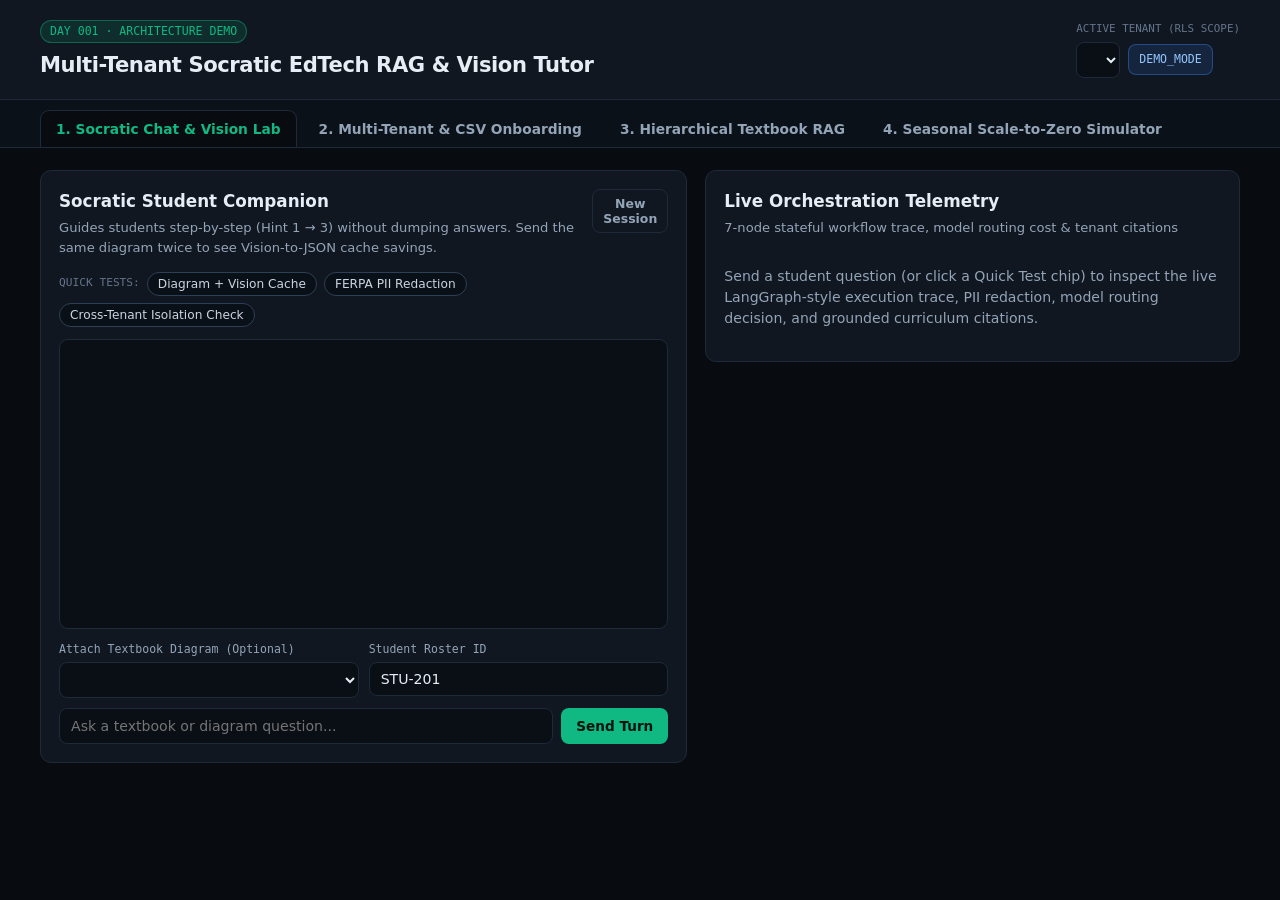
==== projects/day-001-socratic-multitenant-edtech-rag/src/web/index.html @ cb8c228f "feat(day-001): add multi-tenant Socratic EdTech RAG & vision-routing tutor" ====
<!doctype html>
<html lang="en">
<head>
  <meta charset="utf-8" />
  <meta name="viewport" content="width=device-width, initial-scale=1" />
  <title>Multi-Tenant Socratic EdTech RAG &amp; Vision-Routing Console</title>
  <link rel="stylesheet" href="styles.css" />
</head>
<body>
  <header class="topbar">
    <div class="wrap topbar-inner">
      <div class="brand">
        <span class="tag mono">DAY 001 · ARCHITECTURE DEMO</span>
        <h1>Multi-Tenant Socratic EdTech RAG &amp; Vision Tutor</h1>
      </div>
      <div class="tenant-switcher">
        <label for="school-select" class="mono">ACTIVE TENANT (RLS SCOPE)</label>
        <div class="switcher-row">
          <select id="school-select"></select>
          <span id="mode-pill" class="mode-pill mono">DEMO_MODE</span>
        </div>
      </div>
    </div>
  </header>

  <nav class="tabs-bar">
    <div class="wrap tabs-inner">
      <button class="tab-btn active" data-tab="tutor">1. Socratic Chat &amp; Vision Lab</button>
      <button class="tab-btn" data-tab="onboarding">2. Multi-Tenant &amp; CSV Onboarding</button>
      <button class="tab-btn" data-tab="rag">3. Hierarchical Textbook RAG</button>
      <button class="tab-btn" data-tab="cost">4. Seasonal Scale-to-Zero Simulator</button>
    </div>
  </nav>

  <main class="wrap main-grid">
    <!-- TAB 1: SOCRATIC CHAT & VISION LAB -->
    <section id="tab-tutor" class="tab-panel active">
      <div class="two-col">
        <div class="card chat-card">
          <div class="card-head">
            <div>
              <h2>Socratic Student Companion</h2>
              <p class="sub">Guides students step-by-step (Hint 1 → 3) without dumping answers. Send the same diagram twice to see Vision-to-JSON cache savings.</p>
            </div>
            <button id="new-session-btn" class="btn btn-ghost btn-sm" type="button">New Session</button>
          </div>

          <div class="presets-row">
            <span class="mono preset-label">QUICK TESTS:</span>
            <button id="preset-diagram" class="chip" type="button">Diagram + Vision Cache</button>
            <button id="preset-pii" class="chip" type="button">FERPA PII Redaction</button>
            <button id="preset-isolation" class="chip" type="button">Cross-Tenant Isolation Check</button>
          </div>

          <div id="chat-log" class="chat-log"></div>

          <form id="chat-form" class="chat-form">
            <div class="form-row">
              <label class="field-sm">
                <span class="mono">Attach Textbook Diagram (Optional)</span>
                <select id="diagram-select"></select>
              </label>
              <label class="field-sm">
                <span class="mono">Student Roster ID</span>
                <input id="student-ref-input" type="text" value="STU-201" />
              </label>
            </div>
            <div class="compose-row">
              <input id="query-input" type="text" placeholder="Ask a textbook or diagram question..." required />
              <button class="btn btn-primary" type="submit">Send Turn</button>
            </div>
          </form>
        </div>

        <aside class="card telemetry-card">
          <div class="card-head">
            <div>
              <h2>Live Orchestration Telemetry</h2>
              <p class="sub">7-node stateful workflow trace, model routing cost &amp; tenant citations</p>
            </div>
          </div>
          <div id="telemetry-panel" class="telemetry-body">
            <p class="muted">Send a student question (or click a Quick Test chip) to inspect the live LangGraph-style execution trace, PII redaction, model routing decision, and grounded curriculum citations.</p>
          </div>
        </aside>
      </div>
    </section>

    <!-- TAB 2: MULTI-TENANT & CSV ONBOARDING -->
    <section id="tab-onboarding" class="tab-panel">
      <div class="two-col">
        <div class="card">
          <div class="card-head">
            <div>
              <h2>School Roster (Strict Tenant Scope)</h2>
              <p class="sub">Only teachers and students belonging to the active school tenant are visible.</p>
            </div>
            <span id="roster-count" class="badge mono">0 users</span>
          </div>
          <div class="table-wrap">
            <table>
              <thead>
                <tr><th>ID</th><th>Role</th><th>Grade / Class</th><th>Name</th><th>Email</th></tr>
              </thead>
              <tbody id="roster-tbody"></tbody>
            </table>
          </div>

          <h3 class="subhead">Bulk CSV Upload (Teachers &amp; Students)</h3>
          <textarea id="csv-input" rows="5" class="mono code-area">external_id,role,grade_level,class_section,display_name,email
STU-901,student,Grade 10,10-A Physics,Zara Malik,z.malik@oakridge.example.edu
TCH-902,teacher,Grade 10,10-A Physics,Prof. Kenji Sato,k.sato@oakridge.example.edu</textarea>
          <div class="action-row">
            <button id="import-csv-btn" class="btn btn-primary" type="button">Import CSV Into Active School</button>
            <span id="csv-status" class="mono muted"></span>
          </div>
        </div>

        <div class="card">
          <div class="card-head">
            <div>
              <h2>Onboard New School Tenant</h2>
              <p class="sub">Shared schema + PostgreSQL Row-Level Security (RLS) handles 50+ schools with zero per-tenant DevOps overhead.</p>
            </div>
          </div>
          <form id="school-form" class="stack-form">
            <label>
              <span class="mono">School Tenant ID</span>
              <input id="new-school-id" type="text" placeholder="sch_horizon" required />
            </label>
            <label>
              <span class="mono">School Name</span>
              <input id="new-school-name" type="text" placeholder="Horizon Academy" required />
            </label>
            <label>
              <span class="mono">Curriculum Standard</span>
              <input id="new-school-curr" type="text" placeholder="IB Diploma / Common Core" required />
            </label>
            <button class="btn btn-secondary" type="submit">Create Isolated School Tenant</button>
            <span id="school-status" class="mono muted"></span>
          </form>

          <h3 class="subhead">Production PostgreSQL + pgvector RLS Policy</h3>
          <pre id="rls-sql-box" class="sql-box mono">Loading schema/postgres_rls.sql...</pre>
        </div>
      </div>
    </section>

    <!-- TAB 3: HIERARCHICAL TEXTBOOK RAG -->
    <section id="tab-rag" class="tab-panel">
      <div class="two-col">
        <div class="card">
          <div class="card-head">
            <div>
              <h2>Parsed Hierarchical Curriculum Chunks</h2>
              <p class="sub">Tables, LaTeX equations, and diagrams stay atomic with Book → Chapter → Section → Page breadcrumbs.</p>
            </div>
            <span id="chunk-count" class="badge mono">0 chunks</span>
          </div>
          <div id="chunks-list" class="chunks-list"></div>
        </div>

        <div class="card">
          <div class="card-head">
            <div>
              <h2>Ingest Textbook Chapter (Active School Only)</h2>
              <p class="sub">Supports headings (<code>#</code>, <code>##</code>), <code>[page: N]</code>, LaTeX <code>$$...$$</code>, Markdown tables, and <code>[diagram: ...]</code>.</p>
            </div>
          </div>
          <form id="ingest-form" class="stack-form">
            <div class="form-row">
              <label>
                <span class="mono">Textbook Title</span>
                <input id="book-title" type="text" value="AP Chemistry — Grade 11" required />
              </label>
              <label>
                <span class="mono">Subject</span>
                <input id="book-subject" type="text" value="Chemistry" required />
              </label>
            </div>
            <label>
              <span class="mono">Grade Level</span>
              <input id="book-grade" type="text" value="Grade 11" required />
            </label>
            <label>
              <span class="mono">Structured Chapter Content</span>
              <textarea id="book-content" rows="10" class="mono code-area"># Chapter 6: Ideal Gas Law
[page: 184]

## Section 6.1: Pressure, Volume &amp; Temperature
For an ideal gas at low pressure and moderate temperature, pressure P multiplied by volume V scales directly with moles n and absolute Kelvin temperature T.

$$
P V = n R T, \qquad R = 0.0821\text{ L}\cdot\text{atm}/(\text{mol}\cdot\text{K})
$$

| Variable | Meaning | SI / Lab Unit |
| :--- | :--- | :--- |
| P | Pressure | atm or kPa |
| V | Volume | Liters (L) |
| T | Absolute Temperature | Kelvin (K = C + 273.15) |

[diagram: Fig 6.1 | Boyle's Law Isotherm Curve | Hyperbolic P-vs-V curve at constant T showing P halves when V doubles.]</textarea>
            </label>
            <button class="btn btn-primary" type="submit">Parse &amp; Index for Active School</button>
            <span id="ingest-status" class="mono muted"></span>
          </form>
        </div>
      </div>
    </section>

    <!-- TAB 4: SEASONAL SCALE-TO-ZERO COST SIMULATOR -->
    <section id="tab-cost" class="tab-panel">
      <div class="card">
        <div class="card-head">
          <div>
            <h2>Seasonal Infrastructure &amp; Inference Cost Simulator</h2>
            <p class="sub">Model the 200 active school days vs. 165 idle vacation days constraint from 2,000 MVP students up to 100,000 students across 50 schools.</p>
          </div>
        </div>

        <div class="sliders-grid">
          <label class="slider-box">
            <div class="slider-top"><span class="mono">Total Students</span><strong id="val-students" class="mono">100,000</strong></div>
            <input id="sl-students" type="range" min="2000" max="100000" step="2000" value="100000" />
          </label>
          <label class="slider-box">
            <div class="slider-top"><span class="mono">Schools (Tenants)</span><strong id="val-schools" class="mono">50</strong></div>
            <input id="sl-schools" type="range" min="1" max="100" step="1" value="50" />
          </label>
          <label class="slider-box">
            <div class="slider-top"><span class="mono">Active School Days / Yr</span><strong id="val-days" class="mono">200</strong></div>
            <input id="sl-days" type="range" min="140" max="260" step="5" value="200" />
          </label>
          <label class="slider-box">
            <div class="slider-top"><span class="mono">Vision Diagram Share (%)</span><strong id="val-vision" class="mono">18%</strong></div>
            <input id="sl-vision" type="range" min="5" max="45" step="1" value="18" />
          </label>
          <label class="slider-box">
            <div class="slider-top"><span class="mono">Vision-to-JSON Cache Hit (%)</span><strong id="val-cache" class="mono">70%</strong></div>
            <input id="sl-cache" type="range" min="0" max="90" step="5" value="70" />
          </label>
        </div>

        <div id="cost-results" class="cost-grid"></div>
      </div>
    </section>
  </main>

  <script src="app.js" defer></script>
</body>
</html>
---- projects/day-001-socratic-multitenant-edtech-rag/src/web/styles.css ----
:root {
  --bg: #080c11;
  --surface: #101720;
  --surface-2: #151f2b;
  --border: #1e2a3a;
  --border-hi: #2d3f56;
  --text: #e6edf5;
  --muted: #93a4b8;
  --dim: #64748b;
  --accent: #10b981;
  --accent-soft: rgba(16, 185, 129, 0.14);
  --accent-border: rgba(16, 185, 129, 0.4);
  --blue: #3b82f6;
  --amber: #f59e0b;
  --rose: #f43f5e;
  --purple: #8b5cf6;
  --radius: 11px;
  --font-sans: "Inter", system-ui, -apple-system, Segoe UI, Roboto, sans-serif;
  --font-mono: "JetBrains Mono", ui-monospace, SFMono-Regular, Menlo, Consolas, monospace;
}

* { box-sizing: border-box; }
body {
  margin: 0;
  background: var(--bg);
  color: var(--text);
  font-family: var(--font-sans);
  line-height: 1.5;
}
.mono { font-family: var(--font-mono); }
.muted { color: var(--muted); font-size: 0.88rem; }
.wrap { max-width: 1240px; margin: 0 auto; padding: 0 20px; }

.topbar {
  background: var(--surface);
  border-bottom: 1px solid var(--border);
  padding: 18px 0;
}
.topbar-inner {
  display: flex;
  justify-content: space-between;
  align-items: center;
  flex-wrap: wrap;
  gap: 16px;
}
.tag {
  display: inline-block;
  font-size: 0.72rem;
  color: var(--accent);
  background: var(--accent-soft);
  border: 1px solid var(--accent-border);
  padding: 2px 9px;
  border-radius: 999px;
  margin-bottom: 6px;
}
.brand h1 { margin: 0; font-size: 1.32rem; letter-spacing: -0.02em; }
.tenant-switcher label { display: block; font-size: 0.68rem; color: var(--dim); margin-bottom: 4px; }
.switcher-row { display: flex; gap: 8px; align-items: center; }

select, input, textarea {
  background: #0a0f16;
  color: var(--text);
  border: 1px solid var(--border);
  border-radius: 8px;
  padding: 8px 11px;
  font-family: inherit;
  font-size: 0.88rem;
  outline: none;
}
select:focus, input:focus, textarea:focus { border-color: var(--accent-border); }

.mode-pill {
  font-size: 0.72rem;
  padding: 6px 10px;
  border-radius: 8px;
  background: rgba(59, 130, 246, 0.14);
  border: 1px solid rgba(59, 130, 246, 0.4);
  color: #93c5fd;
}

.tabs-bar {
  background: #0b1118;
  border-bottom: 1px solid var(--border);
}
.tabs-inner {
  display: flex;
  gap: 6px;
  overflow-x: auto;
  padding-top: 10px;
}
.tab-btn {
  background: transparent;
  color: var(--muted);
  border: 1px solid transparent;
  border-bottom: none;
  padding: 10px 15px;
  border-radius: 9px 9px 0 0;
  cursor: pointer;
  font-weight: 600;
  font-size: 0.86rem;
  font-family: inherit;
  white-space: nowrap;
}
.tab-btn:hover { color: var(--text); }
.tab-btn.active {
  background: var(--bg);
  color: var(--accent);
  border-color: var(--border);
}

.main-grid { padding: 22px 20px 44px; }
.tab-panel { display: none; }
.tab-panel.active { display: block; }

.two-col {
  display: grid;
  grid-template-columns: minmax(0, 1.15fr) minmax(0, 0.95fr);
  gap: 18px;
  align-items: start;
}

.card {
  background: var(--surface);
  border: 1px solid var(--border);
  border-radius: var(--radius);
  padding: 18px;
}
.card-head {
  display: flex;
  justify-content: space-between;
  align-items: flex-start;
  gap: 12px;
  margin-bottom: 14px;
}
.card-head h2 { margin: 0 0 4px; font-size: 1.05rem; }
.sub { margin: 0; font-size: 0.82rem; color: var(--muted); }
.subhead { margin: 18px 0 8px; font-size: 0.9rem; color: #cbd5e1; }

.btn {
  border: 1px solid transparent;
  border-radius: 8px;
  padding: 9px 14px;
  font-weight: 600;
  font-size: 0.85rem;
  cursor: pointer;
  font-family: inherit;
}
.btn-primary { background: var(--accent); color: #04130d; }
.btn-primary:hover { background: #34d399; }
.btn-secondary { background: var(--surface-2); color: var(--text); border-color: var(--border-hi); }
.btn-ghost { background: transparent; color: var(--muted); border-color: var(--border); }
.btn-sm { padding: 6px 10px; font-size: 0.78rem; }

.presets-row {
  display: flex;
  flex-wrap: wrap;
  gap: 7px;
  align-items: center;
  margin-bottom: 12px;
}
.preset-label { font-size: 0.7rem; color: var(--dim); }
.chip {
  background: #0a1017;
  color: #cbd5e1;
  border: 1px solid var(--border-hi);
  border-radius: 999px;
  padding: 4px 10px;
  font-size: 0.76rem;
  cursor: pointer;
  font-family: inherit;
}
.chip:hover { border-color: var(--accent-border); color: var(--accent); }

.chat-log {
  background: #0a0f16;
  border: 1px solid var(--border);
  border-radius: 9px;
  padding: 14px;
  min-height: 290px;
  max-height: 430px;
  overflow-y: auto;
  display: flex;
  flex-direction: column;
  gap: 12px;
  margin-bottom: 12px;
}
.msg {
  padding: 11px 13px;
  border-radius: 9px;
  font-size: 0.88rem;
  white-space: pre-wrap;
}
.msg.student {
  background: #132030;
  border: 1px solid #22354d;
  align-self: flex-end;
  max-width: 88%;
}
.msg.tutor {
  background: #0f1e1a;
  border: 1px solid rgba(16, 185, 129, 0.3);
  align-self: flex-start;
  max-width: 94%;
}
.msg-meta {
  font-family: var(--font-mono);
  font-size: 0.7rem;
  color: var(--muted);
  margin-bottom: 5px;
}

.chat-form { display: flex; flex-direction: column; gap: 10px; }
.form-row { display: grid; grid-template-columns: 1fr 1fr; gap: 10px; }
.field-sm { display: flex; flex-direction: column; gap: 4px; }
.field-sm span, .stack-form label span { font-size: 0.72rem; color: var(--muted); }
.compose-row { display: flex; gap: 8px; }
.compose-row input { flex: 1; }

.telemetry-body { display: flex; flex-direction: column; gap: 12px; }
.kv-grid { display: grid; grid-template-columns: repeat(2, 1fr); gap: 8px; }
.kv-box {
  background: #0a0f16;
  border: 1px solid var(--border);
  border-radius: 8px;
  padding: 9px 11px;
}
.kv-box span { display: block; font-size: 0.7rem; color: var(--dim); font-family: var(--font-mono); }
.kv-box strong { font-size: 0.86rem; }
.tier-hit { color: var(--accent); }
.tier-vlm { color: var(--amber); }

.trace-list { display: flex; flex-direction: column; gap: 6px; }
.trace-item {
  background: #0a0f16;
  border: 1px solid var(--border);
  border-left: 3px solid var(--accent);
  border-radius: 6px;
  padding: 7px 10px;
  font-size: 0.78rem;
}
.trace-top { display: flex; justify-content: space-between; font-family: var(--font-mono); color: #cbd5e1; margin-bottom: 2px; }
.trace-detail { color: var(--muted); }

.cite-item {
  background: #0b1119;
  border: 1px solid var(--border);
  border-radius: 7px;
  padding: 8px 10px;
  font-size: 0.78rem;
  margin-bottom: 6px;
}

.badge {
  font-size: 0.74rem;
  color: var(--accent);
  background: var(--accent-soft);
  border: 1px solid var(--accent-border);
  padding: 3px 9px;
  border-radius: 999px;
}
.table-wrap { overflow-x: auto; border: 1px solid var(--border); border-radius: 8px; }
table { width: 100%; border-collapse: collapse; font-size: 0.82rem; }
th, td { text-align: left; padding: 8px 10px; border-bottom: 1px solid var(--border); }
th { background: #0b1118; color: var(--muted); font-family: var(--font-mono); font-size: 0.72rem; }

.code-area { width: 100%; font-size: 0.78rem; resize: vertical; }
.action-row { display: flex; align-items: center; gap: 10px; margin-top: 8px; flex-wrap: wrap; }
.stack-form { display: flex; flex-direction: column; gap: 10px; }
.stack-form label { display: flex; flex-direction: column; gap: 4px; }

.sql-box {
  background: #090d13;
  border: 1px solid var(--border);
  border-radius: 8px;
  padding: 12px;
  font-size: 0.73rem;
  max-height: 310px;
  overflow: auto;
  color: #a7f3d0;
  margin: 0;
}

.chunks-list { display: flex; flex-direction: column; gap: 10px; max-height: 620px; overflow-y: auto; }
.chunk-card {
  background: #0a0f16;
  border: 1px solid var(--border);
  border-radius: 8px;
  padding: 11px;
}
.chunk-head { display: flex; justify-content: space-between; align-items: center; gap: 8px; margin-bottom: 6px; }
.btype { font-size: 0.68rem; font-weight: 700; padding: 2px 7px; border-radius: 999px; text-transform: uppercase; }
.btype-prose { background: rgba(59,130,246,.16); color: #93c5fd; }
.btype-table { background: rgba(139,92,246,.18); color: #c4b5fd; }
.btype-equation { background: rgba(16,185,129,.16); color: #6ee7b7; }
.btype-diagram { background: rgba(245,158,11,.18); color: #fcd34d; }
.chunk-body { margin: 0; white-space: pre-wrap; font-size: 0.8rem; color: #cbd5e1; }

.sliders-grid {
  display: grid;
  grid-template-columns: repeat(auto-fit, minmax(210px, 1fr));
  gap: 12px;
  margin-bottom: 20px;
}
.slider-box {
  background: #0a0f16;
  border: 1px solid var(--border);
  border-radius: 9px;
  padding: 12px;
  display: flex;
  flex-direction: column;
  gap: 8px;
}
.slider-top { display: flex; justify-content: space-between; font-size: 0.78rem; }
.slider-top strong { color: var(--accent); }
.slider-box input[type="range"] { padding: 0; accent-color: var(--accent); }

.cost-grid {
  display: grid;
  grid-template-columns: repeat(auto-fit, minmax(280px, 1fr));
  gap: 14px;
}
.cost-card {
  background: #0a0f16;
  border: 1px solid var(--border);
  border-radius: 10px;
  padding: 16px;
}
.cost-card.highlight { border-color: var(--accent-border); background: #0b1713; }
.cost-card.warn { border-color: rgba(244, 63, 94, 0.35); }
.cost-big { font-size: 1.75rem; font-weight: 700; margin: 6px 0 10px; font-family: var(--font-mono); }
.cost-list { margin: 0; padding-left: 16px; color: var(--muted); font-size: 0.83rem; }
.cost-list li { margin-bottom: 5px; }

@media (max-width: 900px) {
  .two-col, .form-row { grid-template-columns: 1fr; }
}
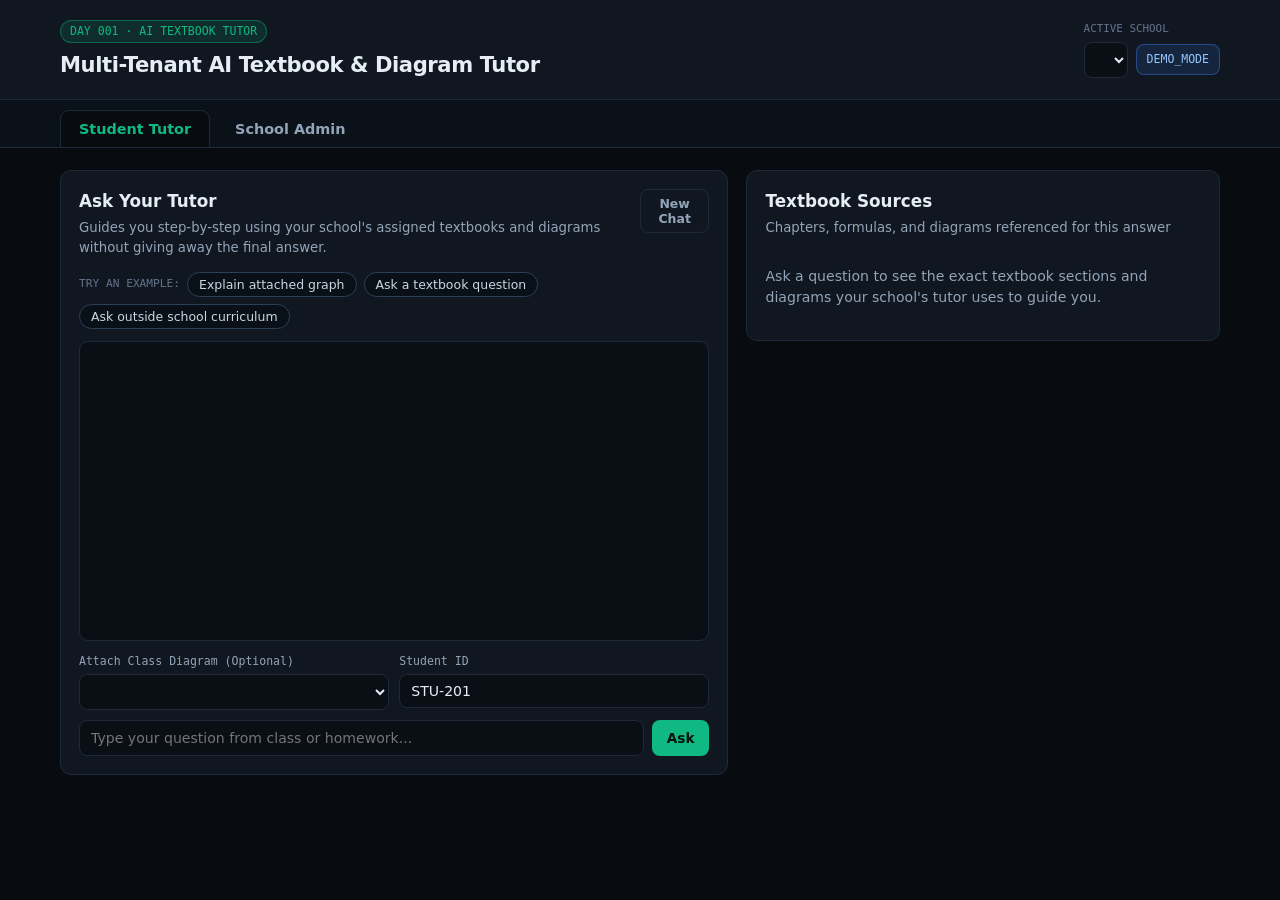
==== commit 0f7f9496: "refactor(day-001): simplify UI into clean Student Tutor and School Admin views" ====
--- a/projects/day-001-socratic-multitenant-edtech-rag/src/web/index.html
+++ b/projects/day-001-socratic-multitenant-edtech-rag/src/web/index.html
@@ -3,18 +3,18 @@
 <head>
   <meta charset="utf-8" />
   <meta name="viewport" content="width=device-width, initial-scale=1" />
-  <title>Multi-Tenant Socratic EdTech RAG &amp; Vision-Routing Console</title>
+  <title>Multi-Tenant AI Textbook Tutor</title>
   <link rel="stylesheet" href="styles.css" />
 </head>
 <body>
   <header class="topbar">
     <div class="wrap topbar-inner">
       <div class="brand">
-        <span class="tag mono">DAY 001 · ARCHITECTURE DEMO</span>
-        <h1>Multi-Tenant Socratic EdTech RAG &amp; Vision Tutor</h1>
+        <span class="tag mono">DAY 001 · AI TEXTBOOK TUTOR</span>
+        <h1>Multi-Tenant AI Textbook &amp; Diagram Tutor</h1>
       </div>
       <div class="tenant-switcher">
-        <label for="school-select" class="mono">ACTIVE TENANT (RLS SCOPE)</label>
+        <label for="school-select" class="mono">ACTIVE SCHOOL</label>
         <div class="switcher-row">
           <select id="school-select"></select>
           <span id="mode-pill" class="mode-pill mono">DEMO_MODE</span>
@@ -25,31 +25,29 @@
 
   <nav class="tabs-bar">
     <div class="wrap tabs-inner">
-      <button class="tab-btn active" data-tab="tutor">1. Socratic Chat &amp; Vision Lab</button>
-      <button class="tab-btn" data-tab="onboarding">2. Multi-Tenant &amp; CSV Onboarding</button>
-      <button class="tab-btn" data-tab="rag">3. Hierarchical Textbook RAG</button>
-      <button class="tab-btn" data-tab="cost">4. Seasonal Scale-to-Zero Simulator</button>
+      <button class="tab-btn active" data-tab="tutor">Student Tutor</button>
+      <button class="tab-btn" data-tab="admin">School Admin</button>
     </div>
   </nav>
 
   <main class="wrap main-grid">
-    <!-- TAB 1: SOCRATIC CHAT & VISION LAB -->
+    <!-- TAB 1: STUDENT TUTOR -->
     <section id="tab-tutor" class="tab-panel active">
       <div class="two-col">
         <div class="card chat-card">
           <div class="card-head">
             <div>
-              <h2>Socratic Student Companion</h2>
-              <p class="sub">Guides students step-by-step (Hint 1 → 3) without dumping answers. Send the same diagram twice to see Vision-to-JSON cache savings.</p>
+              <h2>Ask Your Tutor</h2>
+              <p class="sub">Guides you step-by-step using your school's assigned textbooks and diagrams without giving away the final answer.</p>
             </div>
-            <button id="new-session-btn" class="btn btn-ghost btn-sm" type="button">New Session</button>
+            <button id="new-session-btn" class="btn btn-ghost btn-sm" type="button">New Chat</button>
           </div>
 
           <div class="presets-row">
-            <span class="mono preset-label">QUICK TESTS:</span>
-            <button id="preset-diagram" class="chip" type="button">Diagram + Vision Cache</button>
-            <button id="preset-pii" class="chip" type="button">FERPA PII Redaction</button>
-            <button id="preset-isolation" class="chip" type="button">Cross-Tenant Isolation Check</button>
+            <span class="mono preset-label">TRY AN EXAMPLE:</span>
+            <button id="preset-diagram" class="chip" type="button">Explain attached graph</button>
+            <button id="preset-concept" class="chip" type="button">Ask a textbook question</button>
+            <button id="preset-other-school" class="chip" type="button">Ask outside school curriculum</button>
           </div>
 
           <div id="chat-log" class="chat-log"></div>
@@ -57,43 +55,44 @@
           <form id="chat-form" class="chat-form">
             <div class="form-row">
               <label class="field-sm">
-                <span class="mono">Attach Textbook Diagram (Optional)</span>
+                <span class="mono">Attach Class Diagram (Optional)</span>
                 <select id="diagram-select"></select>
               </label>
               <label class="field-sm">
-                <span class="mono">Student Roster ID</span>
+                <span class="mono">Student ID</span>
                 <input id="student-ref-input" type="text" value="STU-201" />
               </label>
             </div>
             <div class="compose-row">
-              <input id="query-input" type="text" placeholder="Ask a textbook or diagram question..." required />
-              <button class="btn btn-primary" type="submit">Send Turn</button>
+              <input id="query-input" type="text" placeholder="Type your question from class or homework..." required />
+              <button class="btn btn-primary" type="submit">Ask</button>
             </div>
           </form>
         </div>
 
-        <aside class="card telemetry-card">
+        <aside class="card sources-card">
           <div class="card-head">
             <div>
-              <h2>Live Orchestration Telemetry</h2>
-              <p class="sub">7-node stateful workflow trace, model routing cost &amp; tenant citations</p>
+              <h2>Textbook Sources</h2>
+              <p class="sub">Chapters, formulas, and diagrams referenced for this answer</p>
             </div>
+            <span id="hint-badge" class="badge mono hidden">Hint 1 / 3</span>
           </div>
-          <div id="telemetry-panel" class="telemetry-body">
-            <p class="muted">Send a student question (or click a Quick Test chip) to inspect the live LangGraph-style execution trace, PII redaction, model routing decision, and grounded curriculum citations.</p>
+          <div id="sources-panel" class="sources-body">
+            <p class="muted">Ask a question to see the exact textbook sections and diagrams your school's tutor uses to guide you.</p>
           </div>
         </aside>
       </div>
     </section>
 
-    <!-- TAB 2: MULTI-TENANT & CSV ONBOARDING -->
-    <section id="tab-onboarding" class="tab-panel">
+    <!-- TAB 2: SCHOOL ADMIN -->
+    <section id="tab-admin" class="tab-panel">
       <div class="two-col">
         <div class="card">
           <div class="card-head">
             <div>
-              <h2>School Roster (Strict Tenant Scope)</h2>
-              <p class="sub">Only teachers and students belonging to the active school tenant are visible.</p>
+              <h2>School Roster</h2>
+              <p class="sub">Teachers and students enrolled in the currently selected school.</p>
             </div>
             <span id="roster-count" class="badge mono">0 users</span>
           </div>
@@ -106,67 +105,47 @@
             </table>
           </div>
 
-          <h3 class="subhead">Bulk CSV Upload (Teachers &amp; Students)</h3>
-          <textarea id="csv-input" rows="5" class="mono code-area">external_id,role,grade_level,class_section,display_name,email
+          <h3 class="subhead">Import Students &amp; Teachers (CSV)</h3>
+          <textarea id="csv-input" rows="4" class="mono code-area">external_id,role,grade_level,class_section,display_name,email
 STU-901,student,Grade 10,10-A Physics,Zara Malik,z.malik@oakridge.example.edu
 TCH-902,teacher,Grade 10,10-A Physics,Prof. Kenji Sato,k.sato@oakridge.example.edu</textarea>
           <div class="action-row">
-            <button id="import-csv-btn" class="btn btn-primary" type="button">Import CSV Into Active School</button>
+            <button id="import-csv-btn" class="btn btn-primary" type="button">Upload CSV Roster</button>
             <span id="csv-status" class="mono muted"></span>
           </div>
+
+          <h3 class="subhead">Add New School</h3>
+          <form id="school-form" class="stack-form">
+            <div class="form-row">
+              <label>
+                <span class="mono">School ID</span>
+                <input id="new-school-id" type="text" placeholder="sch_horizon" required />
+              </label>
+              <label>
+                <span class="mono">School Name</span>
+                <input id="new-school-name" type="text" placeholder="Horizon Academy" required />
+              </label>
+            </div>
+            <label>
+              <span class="mono">Curriculum</span>
+              <input id="new-school-curr" type="text" placeholder="IB / AP / IGCSE" required />
+            </label>
+            <div class="action-row">
+              <button class="btn btn-secondary" type="submit">Create School</button>
+              <span id="school-status" class="mono muted"></span>
+            </div>
+          </form>
         </div>
 
         <div class="card">
           <div class="card-head">
             <div>
-              <h2>Onboard New School Tenant</h2>
-              <p class="sub">Shared schema + PostgreSQL Row-Level Security (RLS) handles 50+ schools with zero per-tenant DevOps overhead.</p>
+              <h2>School Textbooks &amp; Curriculum</h2>
+              <p class="sub">Upload chapters with formulas, tables, and diagrams for this school only.</p>
             </div>
+            <span id="chunk-count" class="badge mono">0 sections</span>
           </div>
-          <form id="school-form" class="stack-form">
-            <label>
-              <span class="mono">School Tenant ID</span>
-              <input id="new-school-id" type="text" placeholder="sch_horizon" required />
-            </label>
-            <label>
-              <span class="mono">School Name</span>
-              <input id="new-school-name" type="text" placeholder="Horizon Academy" required />
-            </label>
-            <label>
-              <span class="mono">Curriculum Standard</span>
-              <input id="new-school-curr" type="text" placeholder="IB Diploma / Common Core" required />
-            </label>
-            <button class="btn btn-secondary" type="submit">Create Isolated School Tenant</button>
-            <span id="school-status" class="mono muted"></span>
-          </form>
 
-          <h3 class="subhead">Production PostgreSQL + pgvector RLS Policy</h3>
-          <pre id="rls-sql-box" class="sql-box mono">Loading schema/postgres_rls.sql...</pre>
-        </div>
-      </div>
-    </section>
-
-    <!-- TAB 3: HIERARCHICAL TEXTBOOK RAG -->
-    <section id="tab-rag" class="tab-panel">
-      <div class="two-col">
-        <div class="card">
-          <div class="card-head">
-            <div>
-              <h2>Parsed Hierarchical Curriculum Chunks</h2>
-              <p class="sub">Tables, LaTeX equations, and diagrams stay atomic with Book → Chapter → Section → Page breadcrumbs.</p>
-            </div>
-            <span id="chunk-count" class="badge mono">0 chunks</span>
-          </div>
-          <div id="chunks-list" class="chunks-list"></div>
-        </div>
-
-        <div class="card">
-          <div class="card-head">
-            <div>
-              <h2>Ingest Textbook Chapter (Active School Only)</h2>
-              <p class="sub">Supports headings (<code>#</code>, <code>##</code>), <code>[page: N]</code>, LaTeX <code>$$...$$</code>, Markdown tables, and <code>[diagram: ...]</code>.</p>
-            </div>
-          </div>
           <form id="ingest-form" class="stack-form">
             <div class="form-row">
               <label>
@@ -183,8 +162,8 @@
               <input id="book-grade" type="text" value="Grade 11" required />
             </label>
             <label>
-              <span class="mono">Structured Chapter Content</span>
-              <textarea id="book-content" rows="10" class="mono code-area"># Chapter 6: Ideal Gas Law
+              <span class="mono">Chapter Content</span>
+              <textarea id="book-content" rows="7" class="mono code-area"># Chapter 6: Ideal Gas Law
 [page: 184]
 
 ## Section 6.1: Pressure, Volume &amp; Temperature
@@ -194,55 +173,21 @@
 P V = n R T, \qquad R = 0.0821\text{ L}\cdot\text{atm}/(\text{mol}\cdot\text{K})
 $$
 
-| Variable | Meaning | SI / Lab Unit |
+| Variable | Meaning | Unit |
 | :--- | :--- | :--- |
 | P | Pressure | atm or kPa |
 | V | Volume | Liters (L) |
-| T | Absolute Temperature | Kelvin (K = C + 273.15) |
+| T | Temperature | Kelvin (K) |</textarea>
+            </label>
+            <div class="action-row">
+              <button class="btn btn-primary" type="submit">Add Chapter to School</button>
+              <span id="ingest-status" class="mono muted"></span>
+            </div>
+          </form>
 
-[diagram: Fig 6.1 | Boyle's Law Isotherm Curve | Hyperbolic P-vs-V curve at constant T showing P halves when V doubles.]</textarea>
-            </label>
-            <button class="btn btn-primary" type="submit">Parse &amp; Index for Active School</button>
-            <span id="ingest-status" class="mono muted"></span>
-          </form>
+          <h3 class="subhead">Indexed Sections in Active School</h3>
+          <div id="chunks-list" class="chunks-list"></div>
         </div>
-      </div>
-    </section>
-
-    <!-- TAB 4: SEASONAL SCALE-TO-ZERO COST SIMULATOR -->
-    <section id="tab-cost" class="tab-panel">
-      <div class="card">
-        <div class="card-head">
-          <div>
-            <h2>Seasonal Infrastructure &amp; Inference Cost Simulator</h2>
-            <p class="sub">Model the 200 active school days vs. 165 idle vacation days constraint from 2,000 MVP students up to 100,000 students across 50 schools.</p>
-          </div>
-        </div>
-
-        <div class="sliders-grid">
-          <label class="slider-box">
-            <div class="slider-top"><span class="mono">Total Students</span><strong id="val-students" class="mono">100,000</strong></div>
-            <input id="sl-students" type="range" min="2000" max="100000" step="2000" value="100000" />
-          </label>
-          <label class="slider-box">
-            <div class="slider-top"><span class="mono">Schools (Tenants)</span><strong id="val-schools" class="mono">50</strong></div>
-            <input id="sl-schools" type="range" min="1" max="100" step="1" value="50" />
-          </label>
-          <label class="slider-box">
-            <div class="slider-top"><span class="mono">Active School Days / Yr</span><strong id="val-days" class="mono">200</strong></div>
-            <input id="sl-days" type="range" min="140" max="260" step="5" value="200" />
-          </label>
-          <label class="slider-box">
-            <div class="slider-top"><span class="mono">Vision Diagram Share (%)</span><strong id="val-vision" class="mono">18%</strong></div>
-            <input id="sl-vision" type="range" min="5" max="45" step="1" value="18" />
-          </label>
-          <label class="slider-box">
-            <div class="slider-top"><span class="mono">Vision-to-JSON Cache Hit (%)</span><strong id="val-cache" class="mono">70%</strong></div>
-            <input id="sl-cache" type="range" min="0" max="90" step="5" value="70" />
-          </label>
-        </div>
-
-        <div id="cost-results" class="cost-grid"></div>
       </div>
     </section>
   </main>
--- a/projects/day-001-socratic-multitenant-edtech-rag/src/web/styles.css
+++ b/projects/day-001-socratic-multitenant-edtech-rag/src/web/styles.css
@@ -10,10 +10,6 @@
   --accent: #10b981;
   --accent-soft: rgba(16, 185, 129, 0.14);
   --accent-border: rgba(16, 185, 129, 0.4);
-  --blue: #3b82f6;
-  --amber: #f59e0b;
-  --rose: #f43f5e;
-  --purple: #8b5cf6;
   --radius: 11px;
   --font-sans: "Inter", system-ui, -apple-system, Segoe UI, Roboto, sans-serif;
   --font-mono: "JetBrains Mono", ui-monospace, SFMono-Regular, Menlo, Consolas, monospace;
@@ -29,7 +25,8 @@
 }
 .mono { font-family: var(--font-mono); }
 .muted { color: var(--muted); font-size: 0.88rem; }
-.wrap { max-width: 1240px; margin: 0 auto; padding: 0 20px; }
+.hidden { display: none !important; }
+.wrap { max-width: 1200px; margin: 0 auto; padding: 0 20px; }
 
 .topbar {
   background: var(--surface);
@@ -85,7 +82,6 @@
 .tabs-inner {
   display: flex;
   gap: 6px;
-  overflow-x: auto;
   padding-top: 10px;
 }
 .tab-btn {
@@ -93,13 +89,12 @@
   color: var(--muted);
   border: 1px solid transparent;
   border-bottom: none;
-  padding: 10px 15px;
+  padding: 10px 18px;
   border-radius: 9px 9px 0 0;
   cursor: pointer;
   font-weight: 600;
-  font-size: 0.86rem;
-  font-family: inherit;
-  white-space: nowrap;
+  font-size: 0.9rem;
+  font-family: inherit;
 }
 .tab-btn:hover { color: var(--text); }
 .tab-btn.active {
@@ -114,7 +109,7 @@
 
 .two-col {
   display: grid;
-  grid-template-columns: minmax(0, 1.15fr) minmax(0, 0.95fr);
+  grid-template-columns: minmax(0, 1.2fr) minmax(0, 0.85fr);
   gap: 18px;
   align-items: start;
 }
@@ -133,7 +128,7 @@
   margin-bottom: 14px;
 }
 .card-head h2 { margin: 0 0 4px; font-size: 1.05rem; }
-.sub { margin: 0; font-size: 0.82rem; color: var(--muted); }
+.sub { margin: 0; font-size: 0.83rem; color: var(--muted); }
 .subhead { margin: 18px 0 8px; font-size: 0.9rem; color: #cbd5e1; }
 
 .btn {
@@ -164,8 +159,8 @@
   color: #cbd5e1;
   border: 1px solid var(--border-hi);
   border-radius: 999px;
-  padding: 4px 10px;
-  font-size: 0.76rem;
+  padding: 4px 11px;
+  font-size: 0.78rem;
   cursor: pointer;
   font-family: inherit;
 }
@@ -176,8 +171,8 @@
   border: 1px solid var(--border);
   border-radius: 9px;
   padding: 14px;
-  min-height: 290px;
-  max-height: 430px;
+  min-height: 300px;
+  max-height: 440px;
   overflow-y: auto;
   display: flex;
   flex-direction: column;
@@ -187,14 +182,14 @@
 .msg {
   padding: 11px 13px;
   border-radius: 9px;
-  font-size: 0.88rem;
+  font-size: 0.9rem;
   white-space: pre-wrap;
 }
 .msg.student {
   background: #132030;
   border: 1px solid #22354d;
   align-self: flex-end;
-  max-width: 88%;
+  max-width: 86%;
 }
 .msg.tutor {
   background: #0f1e1a;
@@ -216,39 +211,17 @@
 .compose-row { display: flex; gap: 8px; }
 .compose-row input { flex: 1; }
 
-.telemetry-body { display: flex; flex-direction: column; gap: 12px; }
-.kv-grid { display: grid; grid-template-columns: repeat(2, 1fr); gap: 8px; }
-.kv-box {
-  background: #0a0f16;
-  border: 1px solid var(--border);
-  border-radius: 8px;
-  padding: 9px 11px;
-}
-.kv-box span { display: block; font-size: 0.7rem; color: var(--dim); font-family: var(--font-mono); }
-.kv-box strong { font-size: 0.86rem; }
-.tier-hit { color: var(--accent); }
-.tier-vlm { color: var(--amber); }
-
-.trace-list { display: flex; flex-direction: column; gap: 6px; }
-.trace-item {
+.sources-body { display: flex; flex-direction: column; gap: 10px; }
+.cite-item {
   background: #0a0f16;
   border: 1px solid var(--border);
   border-left: 3px solid var(--accent);
-  border-radius: 6px;
-  padding: 7px 10px;
-  font-size: 0.78rem;
-}
-.trace-top { display: flex; justify-content: space-between; font-family: var(--font-mono); color: #cbd5e1; margin-bottom: 2px; }
-.trace-detail { color: var(--muted); }
-
-.cite-item {
-  background: #0b1119;
-  border: 1px solid var(--border);
   border-radius: 7px;
-  padding: 8px 10px;
-  font-size: 0.78rem;
-  margin-bottom: 6px;
-}
+  padding: 10px 12px;
+  font-size: 0.82rem;
+}
+.cite-title { font-family: var(--font-mono); color: #6ee7b7; font-size: 0.75rem; margin-bottom: 4px; }
+.cite-excerpt { color: #cbd5e1; white-space: pre-wrap; font-size: 0.82rem; }
 
 .badge {
   font-size: 0.74rem;
@@ -257,6 +230,7 @@
   border: 1px solid var(--accent-border);
   padding: 3px 9px;
   border-radius: 999px;
+  white-space: nowrap;
 }
 .table-wrap { overflow-x: auto; border: 1px solid var(--border); border-radius: 8px; }
 table { width: 100%; border-collapse: collapse; font-size: 0.82rem; }
@@ -264,72 +238,24 @@
 th { background: #0b1118; color: var(--muted); font-family: var(--font-mono); font-size: 0.72rem; }
 
 .code-area { width: 100%; font-size: 0.78rem; resize: vertical; }
-.action-row { display: flex; align-items: center; gap: 10px; margin-top: 8px; flex-wrap: wrap; }
+.action-row { display: flex; align-items: center; gap: 10px; margin-top: 6px; flex-wrap: wrap; }
 .stack-form { display: flex; flex-direction: column; gap: 10px; }
 .stack-form label { display: flex; flex-direction: column; gap: 4px; }
 
-.sql-box {
-  background: #090d13;
-  border: 1px solid var(--border);
-  border-radius: 8px;
-  padding: 12px;
-  font-size: 0.73rem;
-  max-height: 310px;
-  overflow: auto;
-  color: #a7f3d0;
-  margin: 0;
-}
-
-.chunks-list { display: flex; flex-direction: column; gap: 10px; max-height: 620px; overflow-y: auto; }
+.chunks-list { display: flex; flex-direction: column; gap: 8px; max-height: 290px; overflow-y: auto; }
 .chunk-card {
   background: #0a0f16;
   border: 1px solid var(--border);
   border-radius: 8px;
-  padding: 11px;
-}
-.chunk-head { display: flex; justify-content: space-between; align-items: center; gap: 8px; margin-bottom: 6px; }
+  padding: 10px;
+}
+.chunk-head { display: flex; justify-content: space-between; align-items: center; gap: 8px; margin-bottom: 5px; }
 .btype { font-size: 0.68rem; font-weight: 700; padding: 2px 7px; border-radius: 999px; text-transform: uppercase; }
 .btype-prose { background: rgba(59,130,246,.16); color: #93c5fd; }
 .btype-table { background: rgba(139,92,246,.18); color: #c4b5fd; }
 .btype-equation { background: rgba(16,185,129,.16); color: #6ee7b7; }
 .btype-diagram { background: rgba(245,158,11,.18); color: #fcd34d; }
-.chunk-body { margin: 0; white-space: pre-wrap; font-size: 0.8rem; color: #cbd5e1; }
-
-.sliders-grid {
-  display: grid;
-  grid-template-columns: repeat(auto-fit, minmax(210px, 1fr));
-  gap: 12px;
-  margin-bottom: 20px;
-}
-.slider-box {
-  background: #0a0f16;
-  border: 1px solid var(--border);
-  border-radius: 9px;
-  padding: 12px;
-  display: flex;
-  flex-direction: column;
-  gap: 8px;
-}
-.slider-top { display: flex; justify-content: space-between; font-size: 0.78rem; }
-.slider-top strong { color: var(--accent); }
-.slider-box input[type="range"] { padding: 0; accent-color: var(--accent); }
-
-.cost-grid {
-  display: grid;
-  grid-template-columns: repeat(auto-fit, minmax(280px, 1fr));
-  gap: 14px;
-}
-.cost-card {
-  background: #0a0f16;
-  border: 1px solid var(--border);
-  border-radius: 10px;
-  padding: 16px;
-}
-.cost-card.highlight { border-color: var(--accent-border); background: #0b1713; }
-.cost-card.warn { border-color: rgba(244, 63, 94, 0.35); }
-.cost-big { font-size: 1.75rem; font-weight: 700; margin: 6px 0 10px; font-family: var(--font-mono); }
-.cost-list { margin: 0; padding-left: 16px; color: var(--muted); font-size: 0.83rem; }
-.cost-list li { margin-bottom: 5px; }
+.chunk-body { margin: 0; white-space: pre-wrap; font-size: 0.78rem; color: #cbd5e1; }
 
 @media (max-width: 900px) {
   .two-col, .form-row { grid-template-columns: 1fr; }
